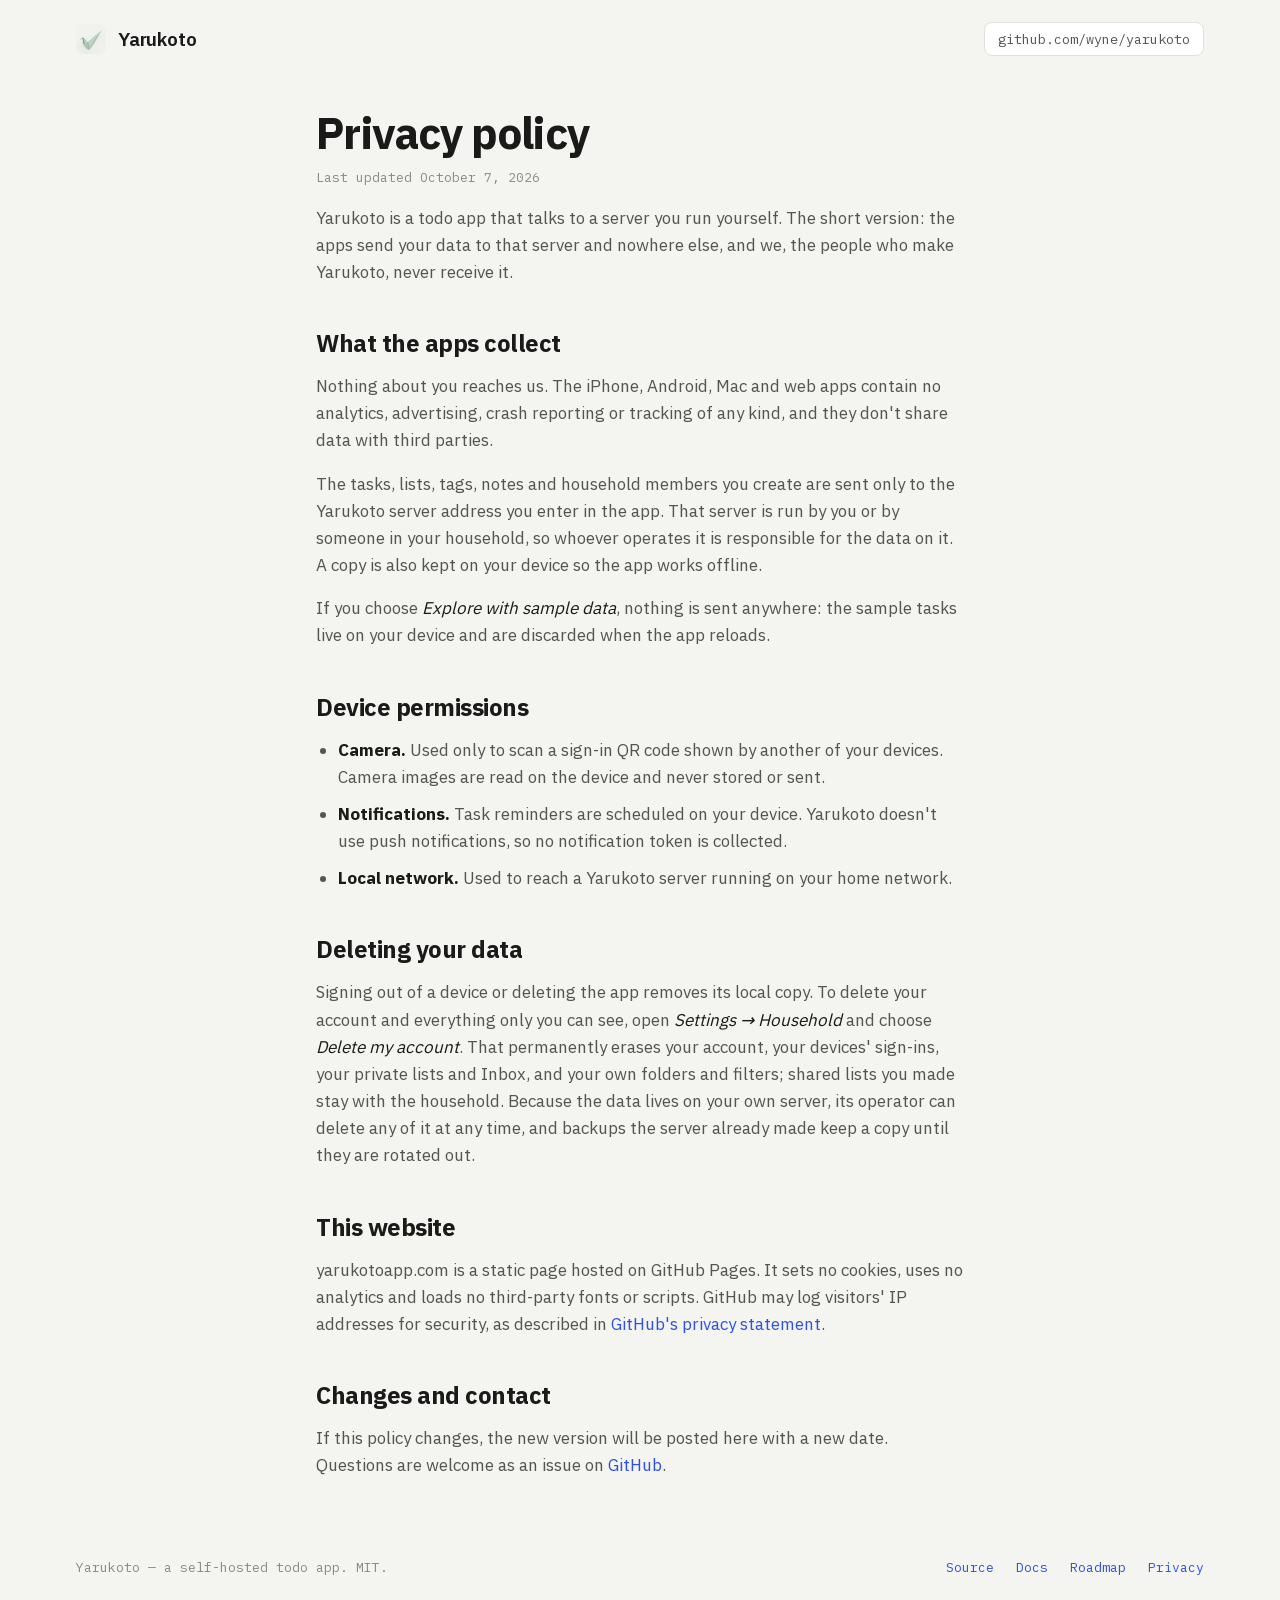
==== privacy.html @ 0f0dda5f "Add a privacy policy page The footer already linked /privacy.html, which didn't exist. The App Store" ====
<!DOCTYPE html>
<html lang="en">
<head>
<meta charset="utf-8" />
<meta name="viewport" content="width=device-width, initial-scale=1" />
<title>Privacy — Yarukoto</title>
<meta name="description" content="Yarukoto's privacy policy. The apps send your tasks only to the server you run, and collect nothing about you." />
<link rel="canonical" href="https://yarukotoapp.com/privacy.html" />
<link rel="icon" href="assets/favicon.png" />
<link rel="apple-touch-icon" href="assets/app-icon-180.png" />
<link rel="stylesheet" href="styles.css" />
</head>
<body>

<header class="site-header shell">
  <a class="brand" href="/">
    <img src="assets/app-icon-180.png" alt="" width="30" height="30" />
    <span>Yarukoto</span>
  </a>
  <nav class="site-nav">
    <a class="repo-pill" href="https://github.com/wyne/yarukoto">github.com/wyne/yarukoto</a>
  </nav>
</header>

<main class="shell legal">
  <h1>Privacy policy</h1>
  <p class="legal-updated">Last updated October 7, 2026</p>

  <p>Yarukoto is a todo app that talks to a server you run yourself. The short version: the apps send your data to that server and nowhere else, and we, the people who make Yarukoto, never receive it.</p>

  <h2>What the apps collect</h2>
  <p>Nothing about you reaches us. The iPhone, Android, Mac and web apps contain no analytics, advertising, crash reporting or tracking of any kind, and they don't share data with third parties.</p>
  <p>The tasks, lists, tags, notes and household members you create are sent only to the Yarukoto server address you enter in the app. That server is run by you or by someone in your household, so whoever operates it is responsible for the data on it. A copy is also kept on your device so the app works offline.</p>
  <p>If you choose <em>Explore with sample data</em>, nothing is sent anywhere: the sample tasks live on your device and are discarded when the app reloads.</p>

  <h2>Device permissions</h2>
  <ul>
    <li><strong>Camera.</strong> Used only to scan a sign-in QR code shown by another of your devices. Camera images are read on the device and never stored or sent.</li>
    <li><strong>Notifications.</strong> Task reminders are scheduled on your device. Yarukoto doesn't use push notifications, so no notification token is collected.</li>
    <li><strong>Local network.</strong> Used to reach a Yarukoto server running on your home network.</li>
  </ul>

  <h2>Deleting your data</h2>
  <p>Signing out of a device or deleting the app removes its local copy. To delete your account and everything only you can see, open <em>Settings → Household</em> and choose <em>Delete my account</em>. That permanently erases your account, your devices' sign-ins, your private lists and Inbox, and your own folders and filters; shared lists you made stay with the household. Because the data lives on your own server, its operator can delete any of it at any time, and backups the server already made keep a copy until they are rotated out.</p>

  <h2>This website</h2>
  <p>yarukotoapp.com is a static page hosted on GitHub Pages. It sets no cookies, uses no analytics and loads no third-party fonts or scripts. GitHub may log visitors' IP addresses for security, as described in <a href="https://docs.github.com/en/site-policy/privacy-policies/github-general-privacy-statement">GitHub's privacy statement</a>.</p>

  <h2>Changes and contact</h2>
  <p>If this policy changes, the new version will be posted here with a new date. Questions are welcome as an issue on <a href="https://github.com/wyne/yarukoto/issues">GitHub</a>.</p>
</main>

<footer class="site-footer shell">
  <span>Yarukoto — a self-hosted todo app. MIT.</span>
  <nav>
    <a href="https://github.com/wyne/yarukoto">Source</a>
    <a href="https://docs.yarukotoapp.com/">Docs</a>
    <a href="https://github.com/wyne/yarukoto/blob/main/ROADMAP.md">Roadmap</a>
    <a href="/privacy.html">Privacy</a>
  </nav>
</footer>

</body>
</html>
---- styles.css ----
/* IBM Plex — self-hosted (SIL OFL 1.1, see assets/fonts/IBM-Plex-OFL.txt).
   Subset to latin; no third-party font requests are made by this site. */
@font-face {
  font-family: 'IBM Plex Sans';
  font-style: normal; font-weight: 400; font-display: swap;
  src: url('assets/fonts/plex-sans-400.woff2') format('woff2');
}
@font-face {
  font-family: 'IBM Plex Sans';
  font-style: normal; font-weight: 600; font-display: swap;
  src: url('assets/fonts/plex-sans-600.woff2') format('woff2');
}
@font-face {
  font-family: 'IBM Plex Sans';
  font-style: normal; font-weight: 700; font-display: swap;
  src: url('assets/fonts/plex-sans-700.woff2') format('woff2');
}
@font-face {
  font-family: 'IBM Plex Mono';
  font-style: normal; font-weight: 400; font-display: swap;
  src: url('assets/fonts/plex-mono-400.woff2') format('woff2');
}

/* Yarukoto landing — design tokens */
:root {
  --ease-out: cubic-bezier(0.2, 0.7, 0.2, 1);
  --bg:        #F4F4F1;
  --band:      #E9E9E4;
  --card:      #FFFFFF;
  --card-alt:  #FBFBF9;
  --chip:      #EEEEE8;
  --ink:       #1A1A18;
  --muted:     #55554F;
  --faint:     #8A8A82;
  --line:      #E1E1DA;
  --line-soft: #EDEDE7;
  --line-hov:  #C6C6BE;
  --link:      #2E52E0;
  --link-hov:  #1A38A8;
  --green:     #1E7A3C;
  --red:       #C22B23;
  --sans: 'IBM Plex Sans', system-ui, -apple-system, sans-serif;
  --mono: 'IBM Plex Mono', ui-monospace, SFMono-Regular, Menlo, monospace;
  --shell: 1240px;
  --pad: 56px;
}

* { box-sizing: border-box; }

body {
  margin: 0;
  background: var(--bg);
  color: var(--ink);
  font-family: var(--sans);
  -webkit-font-smoothing: antialiased;
}

a { color: var(--link); text-decoration: none; }
a:hover { color: var(--link-hov); text-decoration: underline; }

img { max-width: 100%; }

code {
  font-family: var(--mono);
  font-size: 0.92em;
}
code.chip {
  background: var(--chip);
  border-radius: 5px;
  padding: 1px 5px;
}
code.chip-light {
  background: var(--card);
  border: 1px solid var(--line);
  border-radius: 5px;
  padding: 1px 5px;
}

.shell {
  max-width: var(--shell);
  margin: 0 auto;
  padding-left: var(--pad);
  padding-right: var(--pad);
}

/* ---------- header ---------- */
.site-header {
  display: flex;
  align-items: center;
  justify-content: space-between;
  gap: 24px;
  padding-top: 22px;
  padding-bottom: 22px;
}
.brand {
  display: flex;
  align-items: center;
  gap: 12px;
  color: var(--ink);
}
.brand:hover { text-decoration: none; color: var(--ink); }
.brand img {
  display: block;
  width: 30px;
  height: 30px;
  border-radius: 7px;
}
.brand span {
  font-size: 19px;
  font-weight: 600;
  letter-spacing: -0.01em;
}
.site-nav {
  display: flex;
  align-items: center;
  gap: 28px;
  font-size: 14.5px;
  color: var(--muted);
}
.site-nav a { color: var(--muted); }
.site-nav a:hover { color: var(--ink); }
.repo-pill {
  font-family: var(--mono);
  font-size: 13.5px;
  color: var(--ink);
  border: 1px solid var(--line);
  background: var(--card);
  border-radius: 8px;
  padding: 7px 13px;
  white-space: nowrap;
}
.repo-pill:hover {
  border-color: var(--line-hov);
  color: var(--ink);
  text-decoration: none;
}

/* ---------- shared type ---------- */
.eyebrow {
  font-family: var(--mono);
  font-size: 12.5px;
  letter-spacing: 0.08em;
  text-transform: uppercase;
  color: var(--faint);
  margin-bottom: 20px;
}
h1 {
  margin: 0;
  font-size: 54px;
  line-height: 1.04;
  letter-spacing: -0.028em;
  font-weight: 700;
  text-wrap: balance;
}
h2 {
  margin: 0;
  font-size: 34px;
  line-height: 1.12;
  letter-spacing: -0.02em;
  font-weight: 700;
  text-wrap: balance;
}
.lede {
  margin: 22px 0 0;
  font-size: 18px;
  line-height: 1.55;
  color: var(--muted);
  max-width: 38ch;
  text-wrap: pretty;
}
.body-copy {
  font-size: 16.5px;
  line-height: 1.6;
  color: var(--muted);
  text-wrap: pretty;
}

/* ---------- buttons ---------- */
.btn {
  display: inline-block;
  font-size: 15px;
  font-weight: 600;
  padding: 13px 22px;
  border-radius: 10px;
  border: 1px solid transparent;
}
.btn:hover { text-decoration: none; }
.btn-primary { background: var(--ink); color: #FFFFFF; }
.btn-primary:hover { background: #000000; color: #FFFFFF; }
.btn-secondary {
  background: var(--card);
  color: var(--ink);
  border-color: var(--line);
}
.btn-secondary:hover { border-color: var(--line-hov); color: var(--ink); }

/* ---------- hero ---------- */
.hero { padding-top: 56px; }
.hero-grid {
  display: grid;
  grid-template-columns: minmax(380px, 460px) 1fr;
  gap: 64px;
  align-items: start;
}
/* Let one-column grids shrink below their content on small phones. */
.hero-grid > *,
.split > *,
.ha-grid > *,
.install-head > *,
.install-panel > * { min-width: 0; }
.hero-copy { padding-top: 16px; }
.hero-actions {
  display: flex;
  flex-wrap: wrap;
  gap: 12px;
  margin-top: 32px;
}
.assurance {
  display: flex;
  align-items: center;
  gap: 9px;
  margin-top: 20px;
  font-family: var(--mono);
  font-size: 13px;
  color: var(--green);
}
.assurance svg { flex: none; }
.hero-facts {
  margin-top: 36px;
  padding-top: 24px;
  border-top: 1px solid var(--line);
  display: grid;
  grid-template-columns: 1fr 1fr;
  gap: 20px 28px;
  font-size: 14px;
  color: var(--muted);
}
.hero-facts dt {
  font-weight: 600;
  color: var(--ink);
  margin-bottom: 3px;
}
.hero-facts dd { margin: 0; }

/* ---------- device composition ---------- */
.hero-shots {
  display: flex;
  align-items: flex-end;
  position: relative;
  padding-bottom: 8px;
}
.browser {
  flex: 1;
  min-width: 0;
  border: 1px solid var(--line);
  border-radius: 14px;
  overflow: hidden;
  background: var(--card);
  box-shadow: 0 24px 60px -28px rgba(26, 26, 24, 0.28);
}
.browser-bar {
  display: flex;
  align-items: center;
  gap: 7px;
  padding: 11px 14px;
  background: var(--card-alt);
  border-bottom: 1px solid var(--line-soft);
}
.browser-bar i {
  width: 9px;
  height: 9px;
  border-radius: 50%;
  background: #DDDDD5;
}
.browser-bar .url {
  margin-left: 10px;
  font-family: var(--mono);
  font-size: 11.5px;
  color: var(--faint);
}
.browser img { display: block; width: 100%; height: auto; }
/* Phones are real device frames with transparent edges, shown flat:
   the frames are drawn straight on, so tilting them looks wrong. */
.device {
  flex: none;
  filter: drop-shadow(0 28px 24px rgba(26, 26, 24, 0.2)) drop-shadow(0 6px 8px rgba(26, 26, 24, 0.1));
}
.device img { display: block; width: 100%; height: auto; }
.hero-shots .device {
  width: 240px;
  margin-left: -96px;
  margin-bottom: -46px;
}

/* ---------- sections ---------- */
.section { padding-top: 120px; }
.section-tight { padding-top: 104px; }

.split {
  display: grid;
  gap: 64px;
  align-items: center;
}
.split-shot-left { grid-template-columns: 1fr minmax(360px, 440px); }
.split-top { align-items: start; }

.framed {
  border: 1px solid var(--line);
  border-radius: 14px;
  overflow: hidden;
  background: var(--card);
}
.framed img { display: block; width: 100%; height: auto; }
.framed-shadow { box-shadow: 0 24px 60px -32px rgba(26, 26, 24, 0.3); }

.syntax-sample {
  font-family: var(--mono);
  font-size: 15px;
  background: var(--card);
  border: 1px solid var(--line);
  border-radius: 10px;
  padding: 14px 16px;
  margin: 24px 0 20px;
  color: var(--ink);
  overflow-x: auto;
}
.tok-date { color: var(--link); }
.tok-meta { color: var(--muted); }
.tok-prio { color: var(--red); }

.plain-list {
  margin: 22px 0 0;
  padding: 0;
  list-style: none;
  display: flex;
  flex-direction: column;
  gap: 10px;
  font-size: 15.5px;
  color: var(--muted);
}

/* ---------- views showcase ---------- */
.section-intro {
  margin: 14px 0 40px;
  font-size: 16.5px;
  line-height: 1.6;
  color: var(--muted);
  max-width: 62ch;
  text-wrap: pretty;
}
.showcase {
  display: grid;
  grid-template-columns: minmax(280px, 340px) 1fr;
  gap: 40px;
  align-items: start;
}
.showcase-tabs { display: flex; flex-direction: column; gap: 6px; }
.showcase-tab {
  position: relative;
  overflow: hidden;
  display: block;
  width: 100%;
  text-align: left;
  font: inherit;
  color: inherit;
  background: transparent;
  border: 1px solid transparent;
  border-radius: 12px;
  padding: 16px 18px 18px;
  cursor: pointer;
}
.showcase-tab:hover { background: var(--card-alt); }
.showcase-tab:focus-visible { outline: 2px solid var(--link); outline-offset: 2px; }
.showcase-tab b {
  display: block;
  font-size: 17px;
  font-weight: 600;
  color: var(--faint);
  transition: color 0.2s;
}
.showcase-tab span {
  display: block;
  margin-top: 4px;
  font-size: 15px;
  line-height: 1.5;
  color: var(--faint);
  transition: color 0.2s;
}
.showcase-tab[aria-selected="true"] {
  background: var(--card);
  border-color: var(--line);
  box-shadow: 0 12px 30px -22px rgba(26, 26, 24, 0.35);
}
.showcase-tab[aria-selected="true"] b { color: var(--ink); }
.showcase-tab[aria-selected="true"] span { color: var(--muted); }
.showcase-progress {
  position: absolute;
  left: 0;
  bottom: 0;
  height: 2px;
  width: 0;
  background: var(--link);
}
.is-rotating .showcase-tab[aria-selected="true"] .showcase-progress {
  animation: showcase-fill 6s linear;
}
@keyframes showcase-fill { from { width: 0; } to { width: 100%; } }
.showcase-stage { box-shadow: 0 30px 70px -34px rgba(26, 26, 24, 0.35); }
.showcase-panels {
  position: relative;
  aspect-ratio: 16 / 10;
  background: var(--bg);
}
.showcase-panels img {
  position: absolute;
  inset: 0;
  width: 100%;
  height: 100%;
  object-fit: cover;
  object-position: top left;
  opacity: 0;
  transition: opacity 0.35s ease;
}
.showcase-panels img.is-active { opacity: 1; }
.showcase-caption { display: none; }

/* ---------- install band ---------- */
.band {
  margin-top: 120px;
  background: var(--band);
  border-top: 1px solid var(--line);
  border-bottom: 1px solid var(--line);
}
.terminal {
  background: var(--ink);
  border-radius: 14px;
  padding: 26px 28px;
  font-family: var(--mono);
  font-size: 14px;
  line-height: 2;
  color: var(--card-alt);
  overflow-x: auto;
  margin: 0;
  white-space: pre;
}
.terminal-dense { font-size: 13.5px; line-height: 1.85; }
.terminal .c { color: var(--faint); }

.install { padding-top: 88px; padding-bottom: 88px; }
.install-head {
  display: grid;
  grid-template-columns: minmax(300px, 1fr) minmax(300px, 1.1fr);
  gap: 24px 64px;
  align-items: end;
}
.install-head .body-copy { margin: 0; }
.install-tabs {
  display: flex;
  flex-wrap: wrap;
  gap: 4px;
  margin: 36px 0 24px;
  padding: 4px;
  width: fit-content;
  max-width: 100%;
  background: var(--chip);
  border: 1px solid var(--line);
  border-radius: 12px;
}
.install-tabs button {
  font: inherit;
  font-size: 14.5px;
  font-weight: 600;
  color: var(--muted);
  background: transparent;
  border: 0;
  border-radius: 9px;
  padding: 9px 16px;
  cursor: pointer;
  white-space: nowrap;
}
.install-tabs button:hover { color: var(--ink); }
.install-tabs button:focus-visible { outline: 2px solid var(--link); outline-offset: 1px; }
.install-tabs button[aria-selected="true"] {
  background: var(--card);
  color: var(--ink);
  box-shadow: 0 1px 2px rgba(26, 26, 24, 0.12);
}
.install-tabs em {
  font-style: normal;
  font-family: var(--mono);
  font-size: 11px;
  font-weight: 400;
  letter-spacing: 0.04em;
  text-transform: uppercase;
  color: var(--green);
  margin-left: 6px;
}
.install-panel {
  display: grid;
  grid-template-columns: minmax(300px, 400px) 1fr;
  gap: 40px;
  align-items: start;
}
.install-panel[hidden] { display: none; }
.install-steps .steps { margin-top: 0; }
.install-code { display: flex; flex-direction: column; gap: 16px; min-width: 0; }
.install-note {
  margin: 16px 0 0;
  font-size: 14px;
  line-height: 1.55;
  color: var(--muted);
}
.codeblock {
  border-radius: 14px;
  overflow: hidden;
  background: var(--ink);
}
.codeblock-bar {
  display: flex;
  align-items: center;
  justify-content: space-between;
  padding: 8px 10px 8px 20px;
  border-bottom: 1px solid #2E2E2B;
  font-family: var(--mono);
  font-size: 12px;
  color: var(--faint);
}
.codeblock .terminal { border-radius: 0; padding: 18px 20px 20px; }
.copy {
  font: inherit;
  font-size: 12px;
  color: var(--card-alt);
  background: #2E2E2B;
  border: 0;
  border-radius: 6px;
  padding: 4px 10px;
  cursor: pointer;
}
.copy:hover { background: #3A3A36; }

.after-install {
  margin-top: 56px;
  padding-top: 40px;
  border-top: 1px solid var(--line);
}
.after-install h3 {
  margin: 0 0 20px;
  font-family: var(--mono);
  font-size: 12.5px;
  font-weight: 400;
  letter-spacing: 0.08em;
  text-transform: uppercase;
  color: var(--faint);
}
.after-grid {
  display: grid;
  grid-template-columns: repeat(4, 1fr);
  gap: 20px;
}
.after-grid > div {
  background: var(--card);
  border: 1px solid var(--line);
  border-radius: 14px;
  padding: 20px 20px 22px;
}
.after-grid h4 { margin: 14px 0 6px; font-size: 16px; }
.after-grid p { margin: 0; font-size: 14.5px; line-height: 1.55; color: var(--muted); }
.install-more { margin-top: 24px; }

/* ---------- comparison table ---------- */
.compare {
  margin-top: 36px;
  border: 1px solid var(--line);
  border-radius: 14px;
  background: var(--card);
  overflow: hidden;
  width: 100%;
  border-collapse: collapse;
  text-align: left;
}
.compare thead th {
  font-family: var(--mono);
  font-weight: 400;
  font-size: 12px;
  letter-spacing: 0.07em;
  text-transform: uppercase;
  color: var(--faint);
  background: var(--card-alt);
  border-bottom: 1px solid var(--line);
  padding: 14px 24px;
}
.compare thead th.us { color: var(--ink); }
.compare tbody th {
  font-size: 15.5px;
  font-weight: 600;
  padding: 16px 24px;
  width: 34%;
}
.compare tbody td { font-size: 15.5px; padding: 16px 24px; width: 33%; }
.compare tbody td.us { color: var(--ink); }
.compare tbody td.them { color: var(--muted); }
.compare tbody tr:not(:last-child) th,
.compare tbody tr:not(:last-child) td {
  border-bottom: 1px solid var(--line-soft);
}

/* ---------- closing cta ---------- */
.cta {
  background: var(--card);
  border: 1px solid var(--line);
  border-radius: 16px;
  padding: 52px 56px;
  display: flex;
  align-items: center;
  justify-content: space-between;
  gap: 48px;
  flex-wrap: wrap;
}
.cta h2 { font-size: 28px; line-height: 1.15; }
.cta p {
  margin: 10px 0 0;
  font-size: 16px;
  color: var(--muted);
  max-width: 52ch;
}
.cta-actions { display: flex; gap: 12px; flex-wrap: wrap; }

/* ---------- section heads ---------- */
.section-head { max-width: 760px; }
.section-head .section-intro { margin-bottom: 44px; }
.section-head.center { margin: 0 auto; text-align: center; }
.section-head.center .section-intro { margin-left: auto; margin-right: auto; }

kbd {
  font-family: var(--mono);
  font-size: 0.86em;
  background: var(--chip);
  border: 1px solid var(--line);
  border-radius: 5px;
  padding: 0 5px;
  white-space: nowrap;
}

.ticks {
  margin: 22px 0 0;
  padding: 0;
  list-style: none;
  display: flex;
  flex-direction: column;
  gap: 12px;
  font-size: 15.5px;
  line-height: 1.55;
  color: var(--muted);
}
.ticks code { white-space: nowrap; }
.ticks li {
  position: relative;
  padding-left: 26px;
  text-wrap: pretty;
}
.ticks li::before {
  content: '';
  position: absolute;
  left: 2px;
  top: 0.45em;
  width: 11px;
  height: 6px;
  border-left: 2px solid var(--green);
  border-bottom: 2px solid var(--green);
  transform: rotate(-45deg);
}
.ticks b { color: var(--ink); font-weight: 600; }

/* ---------- native platforms ---------- */
.platforms {
  display: grid;
  grid-template-columns: repeat(3, 1fr);
  gap: 24px;
}
.platform {
  background: var(--card);
  border: 1px solid var(--line);
  border-radius: 16px;
  overflow: hidden;
  display: flex;
  flex-direction: column;
}
.platform-visual {
  height: 300px;
  background: var(--band);
  border-bottom: 1px solid var(--line);
  display: flex;
  align-items: center;
  justify-content: center;
  overflow: hidden;
  position: relative;
}
.platform-body { padding: 26px 26px 30px; }
.platform h3 {
  margin: 0;
  font-size: 21px;
  letter-spacing: -0.01em;
}
.platform .ticks { margin-top: 14px; font-size: 15px; gap: 10px; }

.visual-phone { align-items: flex-start; padding-top: 34px; }
.visual-phone .device { width: 210px; }

/* mac window */
.visual-mac { align-items: flex-start; justify-content: flex-start; }
.mac-window {
  display: block;
  width: 560px;
  max-width: none;
  height: auto;
  margin: 30px 0 0 26px;
  border-radius: 10px;
  box-shadow: 0 0 0 1px rgba(26, 26, 24, 0.1), 0 26px 50px -20px rgba(26, 26, 24, 0.45);
  flex: none;
}

/* ---------- household ---------- */
.split-shot-right { grid-template-columns: minmax(340px, 460px) 1fr; }
.household-shots {
  display: grid;
  grid-template-columns: 0.62fr 1fr;
  gap: 20px;
  align-items: start;
}
.household-shots figure { margin: 0; box-shadow: 0 24px 60px -32px rgba(26, 26, 24, 0.3); }
.household-sidebar { aspect-ratio: 600 / 1250; }
.household-sidebar img { height: 100%; object-fit: cover; object-position: top; }
.household-people { margin-top: 48px !important; }

/* ---------- QR flow ---------- */
.qr-flow {
  display: grid;
  grid-template-columns: 1fr 1fr;
  gap: 32px;
  max-width: 980px;
  margin: 0 auto;
}
.qr-step { margin: 0; }
.qr-step .framed {
  aspect-ratio: 1 / 1;
  display: flex;
  align-items: center;
  justify-content: center;
  background: var(--card);
}
.qr-step .framed img { width: 100%; height: 100%; object-fit: contain; }
.qr-step figcaption {
  display: flex;
  gap: 14px;
  margin-top: 18px;
  font-size: 15.5px;
  line-height: 1.55;
  color: var(--muted);
}
.qr-step figcaption b { color: var(--ink); font-weight: 600; }
.step {
  flex: none;
  width: 26px;
  height: 26px;
  border-radius: 50%;
  background: var(--ink);
  color: #FFFFFF;
  font-family: var(--mono);
  font-size: 13px;
  display: flex;
  align-items: center;
  justify-content: center;
  margin-top: 1px;
}

/* ---------- Home Assistant ---------- */
.band-ha { margin-top: 120px; }
.ha-grid {
  padding-top: 88px;
  padding-bottom: 96px;
  display: grid;
  grid-template-columns: minmax(320px, 400px) 1fr;
  gap: 56px;
  align-items: start;
}
.ha-copy .body-copy { margin: 18px 0 0; }
.steps {
  margin: 28px 0 0;
  padding: 22px 24px 22px 44px;
  background: var(--card);
  border: 1px solid var(--line);
  border-radius: 12px;
  display: flex;
  flex-direction: column;
  gap: 10px;
  font-size: 14.5px;
  line-height: 1.5;
  color: var(--muted);
}
.steps li::marker { font-family: var(--mono); color: var(--faint); }
.steps b { color: var(--ink); }
.ha-shots { position: relative; padding-bottom: 120px; }
.ha-shots .browser-small {
  position: absolute;
  right: 0;
  bottom: 0;
  width: 50%;
}
.ha-shots .browser:first-child { margin-right: 64px; }

/* ---------- AI ---------- */
.ai-split { grid-template-columns: minmax(340px, 460px) 1fr; }
.ai-split .body-copy { margin: 18px 0 0; }

.sr-only {
  position: absolute;
  width: 1px;
  height: 1px;
  overflow: hidden;
  clip: rect(0 0 0 0);
}

/* ---------- footer ---------- */
.site-footer {
  padding-top: 56px;
  padding-bottom: 56px;
  display: flex;
  align-items: center;
  justify-content: space-between;
  gap: 24px;
  font-family: var(--mono);
  font-size: 13px;
  color: var(--faint);
}
.site-footer nav { display: flex; gap: 22px; flex-wrap: wrap; }

/* ---------- responsive ---------- */
@media (max-width: 1080px) {
  :root { --pad: 40px; }
  .hero-grid,
  .split-shot-left,
  .split-shot-right,
  .ai-split,
  .ha-grid,
  .install-head,
  .install-panel {
    grid-template-columns: 1fr;
    gap: 48px;
  }
  .hero-copy { padding-top: 0; }
  .lede { max-width: none; }
  h1 { font-size: 46px; }
  .hero-shots { padding-bottom: 40px; }
  .hero-shots .device { margin-bottom: -24px; }
  .split-shot-left .framed { order: 2; }
  .platforms { grid-template-columns: 1fr; max-width: 560px; }
  .after-grid { grid-template-columns: 1fr 1fr; }
  .showcase { grid-template-columns: 1fr; gap: 24px; }
  .showcase-tabs { display: grid; grid-template-columns: 1fr 1fr; }
  .ha-shots .browser-small { right: 0; }
}

@media (max-width: 760px) {
  :root { --pad: 22px; }
  h1 { font-size: 36px; }
  h2 { font-size: 27px; }
  .section { padding-top: 80px; }
  .section-tight { padding-top: 72px; }
  .band { margin-top: 80px; }
  .install { padding-top: 56px; padding-bottom: 56px; }
  .install-tabs { width: 100%; }
  .install-tabs button { flex: 1 1 auto; padding: 8px 10px; font-size: 13.5px; }
  .install-tabs em { display: none; }
  .site-nav { gap: 18px; font-size: 13.5px; }
  .site-nav a:not(.repo-pill) { display: none; }
  .hero-facts { grid-template-columns: 1fr; gap: 16px; }
  .hero-shots .device { width: 156px; margin-left: -60px; }
  .cta { padding: 32px 26px; gap: 28px; }
  .terminal { padding: 20px 18px; font-size: 12.5px; }
  .site-footer { flex-direction: column; align-items: flex-start; gap: 14px; }
  .compare { display: block; overflow-x: auto; }
  .qr-flow { grid-template-columns: 1fr; }
  .br-wide { display: none; }
  .after-grid { grid-template-columns: 1fr; }
  .showcase-tabs { gap: 8px; }
  .showcase-tab { padding: 11px 14px 12px; border-color: var(--line); }
  .showcase-tab b { font-size: 15px; }
  .showcase-tab span { display: none; }
  .showcase-caption {
    display: block;
    margin: -8px 0 0;
    font-size: 15px;
    line-height: 1.5;
    color: var(--muted);
  }
  .household-shots { grid-template-columns: 1fr 1.4fr; gap: 12px; }
  .household-people { margin-top: 24px !important; }
  .band-ha { margin-top: 80px; }
  .ha-grid { padding-top: 56px; padding-bottom: 64px; }
  .ha-shots { padding-bottom: 72px; }
  .ha-shots .browser-small { width: 62%; }
}

/* ---------- motion ----------
   Everything here is opacity and transform, runs once, and is skipped
   entirely under reduced motion. Reveals only hide content once the
   script has marked the page (.motion), so nothing is lost without it. */
@media (prefers-reduced-motion: no-preference) {
  html { scroll-behavior: smooth; }

  @keyframes rise {
    from { opacity: 0; transform: translateY(16px); }
    to { opacity: 1; transform: none; }
  }
  @keyframes rise-phone {
    from { opacity: 0; transform: translateY(32px) rotate(2.5deg); }
    to { opacity: 1; transform: none; }
  }
  @keyframes panel-in {
    from { opacity: 0; transform: translateY(6px); }
    to { opacity: 1; transform: none; }
  }

  /* The hero arrives in order: words, then the browser, then the phone. */
  .hero-copy > * { animation: rise 0.8s var(--ease-out) both; }
  .hero-copy > :nth-child(2) { animation-delay: 70ms; }
  .hero-copy > :nth-child(3) { animation-delay: 140ms; }
  .hero-copy > :nth-child(4) { animation-delay: 210ms; }
  .hero-copy > :nth-child(5) { animation-delay: 260ms; }
  .hero-copy > :nth-child(6) { animation-delay: 320ms; }
  .hero-shots .browser { animation: rise 0.9s var(--ease-out) 0.2s both; }
  .hero-shots .device { animation: rise-phone 1.1s var(--ease-out) 0.42s both; }

  /* Sections ease up as they scroll in; siblings follow each other. */
  .motion [data-reveal] {
    opacity: 0;
    transform: translateY(18px);
    transition: opacity 0.75s var(--ease-out), transform 0.75s var(--ease-out);
    transition-delay: var(--reveal-delay, 0ms);
  }
  .motion [data-reveal].is-in { opacity: 1; transform: none; }
  .motion-init [data-reveal] { transition: none; }

  /* Tabs: the chosen panel settles in rather than snapping. */
  .install-tabs button { transition: background-color 0.2s, color 0.2s, box-shadow 0.2s; }
  .install-panel:not([hidden]) { animation: panel-in 0.4s var(--ease-out) both; }
  .showcase-panels { overflow: hidden; }
  .showcase-panels img {
    transform: scale(1.015);
    transition: opacity 0.45s ease, transform 1.2s var(--ease-out);
  }
  .showcase-panels img.is-active { transform: none; }

  .copy { transition: background-color 0.2s, color 0.2s; }
  .site-nav a, .btn { transition: color 0.2s, background-color 0.2s, border-color 0.2s, transform 0.2s var(--ease-out); }
}

/* Hover lifts, only where there is a real pointer to hover with. */
@media (prefers-reduced-motion: no-preference) and (hover: hover) and (pointer: fine) {
  .platform, .after-grid > div {
    transition: transform 0.35s var(--ease-out), box-shadow 0.35s var(--ease-out), border-color 0.35s;
  }
  .platform:hover, .after-grid > div:hover {
    transform: translateY(-4px);
    border-color: var(--line-hov);
    box-shadow: 0 24px 48px -30px rgba(26, 26, 24, 0.35);
  }
  .btn:hover { transform: translateY(-1px); }
}

.copy.is-copied, .copy.is-copied:hover { background: #2F6B4F; color: #FFFFFF; }

/* ---------- legal pages ---------- */
.legal { max-width: 760px; padding-top: 32px; padding-bottom: 24px; }
.legal h1 { font-size: 44px; }
.legal h2 { font-size: 24px; margin-top: 44px; }
.legal p, .legal li { font-size: 17px; line-height: 1.6; color: var(--muted); }
.legal p { margin: 16px 0 0; }
.legal ul { margin: 16px 0 0; padding-left: 22px; }
.legal li + li { margin-top: 10px; }
.legal strong, .legal em { color: var(--ink); }
.legal .legal-updated { margin-top: 12px; font-family: var(--mono); font-size: 13px; color: var(--faint); }
@media (max-width: 640px) {
  .legal h1 { font-size: 34px; }
}
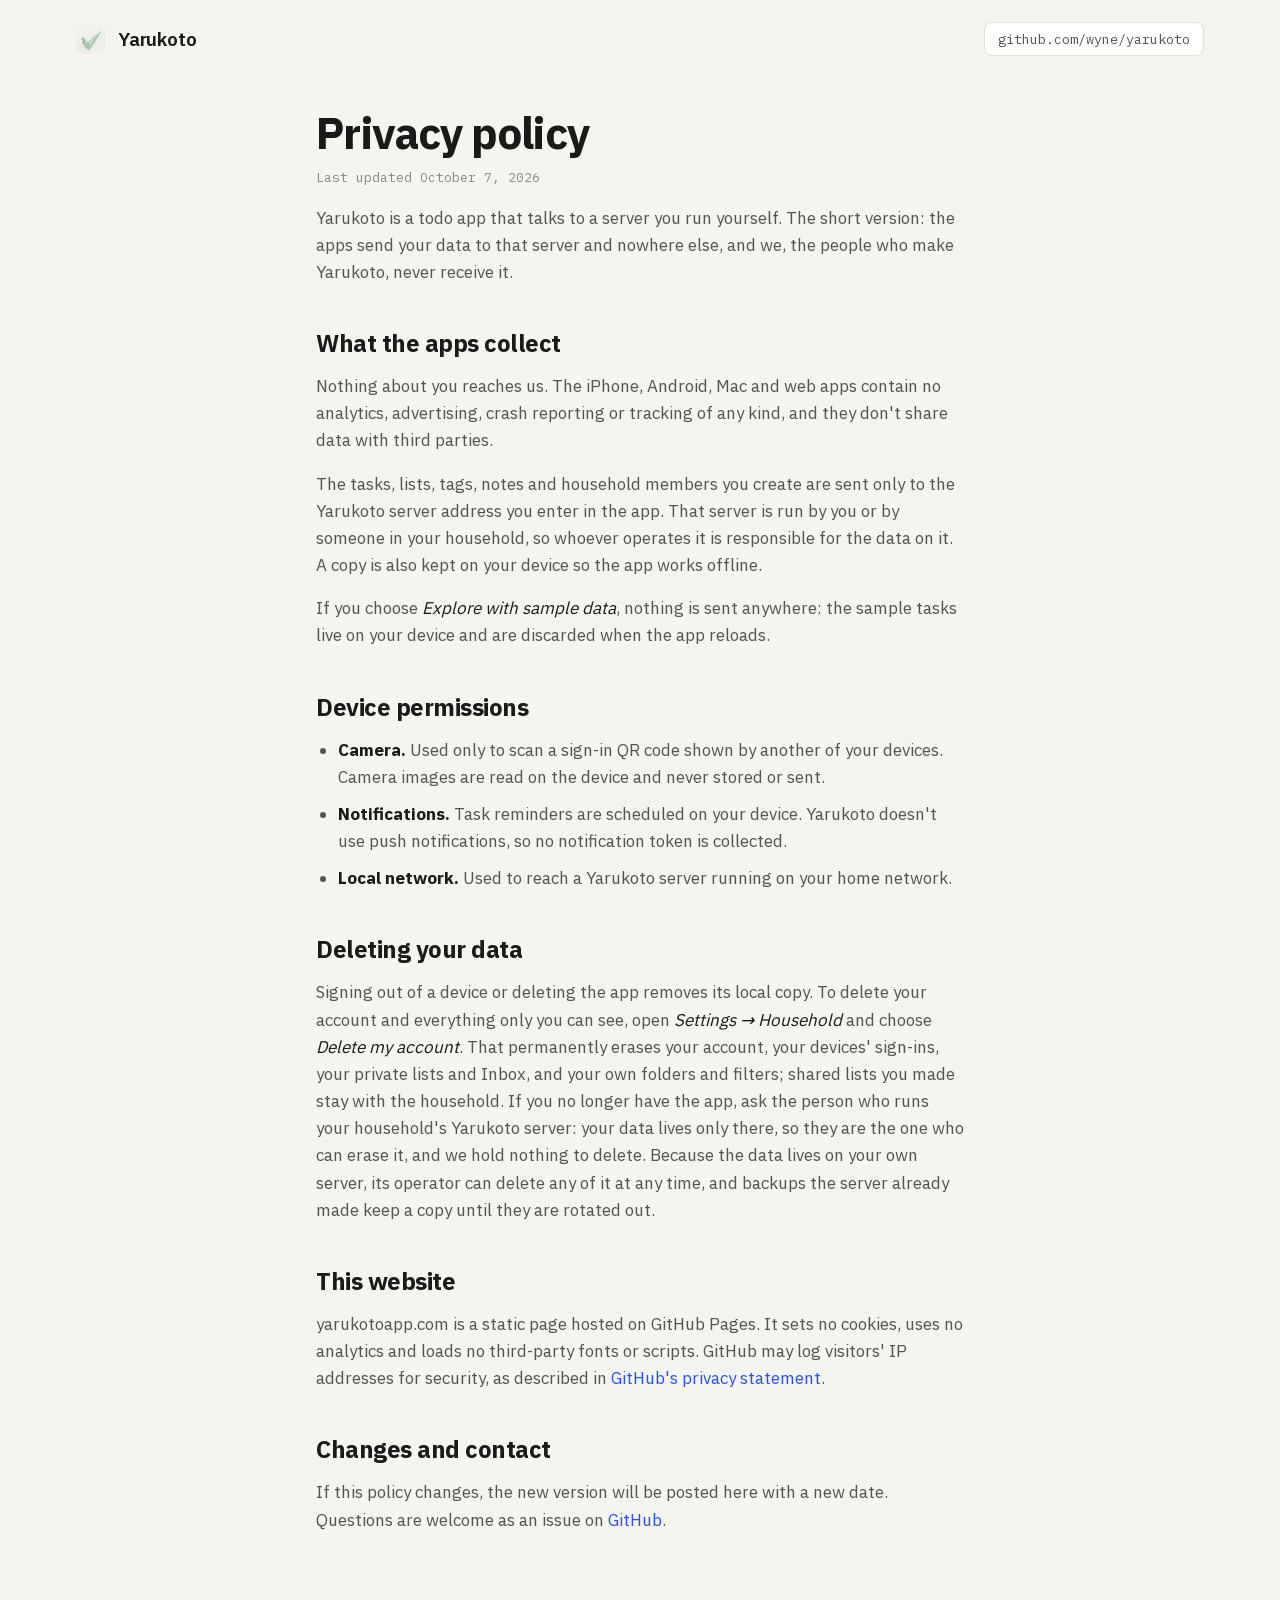
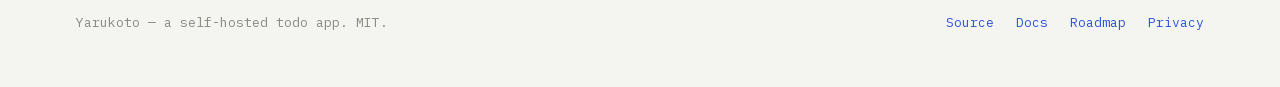
==== commit 76253334: "Give the account deletion section a stable link Google Play's data safety form asks for a URL where " ====
--- a/privacy.html
+++ b/privacy.html
@@ -40,8 +40,8 @@
     <li><strong>Local network.</strong> Used to reach a Yarukoto server running on your home network.</li>
   </ul>
 
-  <h2>Deleting your data</h2>
-  <p>Signing out of a device or deleting the app removes its local copy. To delete your account and everything only you can see, open <em>Settings → Household</em> and choose <em>Delete my account</em>. That permanently erases your account, your devices' sign-ins, your private lists and Inbox, and your own folders and filters; shared lists you made stay with the household. Because the data lives on your own server, its operator can delete any of it at any time, and backups the server already made keep a copy until they are rotated out.</p>
+  <h2 id="delete-account">Deleting your data</h2>
+  <p>Signing out of a device or deleting the app removes its local copy. To delete your account and everything only you can see, open <em>Settings → Household</em> and choose <em>Delete my account</em>. That permanently erases your account, your devices' sign-ins, your private lists and Inbox, and your own folders and filters; shared lists you made stay with the household. If you no longer have the app, ask the person who runs your household's Yarukoto server: your data lives only there, so they are the one who can erase it, and we hold nothing to delete. Because the data lives on your own server, its operator can delete any of it at any time, and backups the server already made keep a copy until they are rotated out.</p>
 
   <h2>This website</h2>
   <p>yarukotoapp.com is a static page hosted on GitHub Pages. It sets no cookies, uses no analytics and loads no third-party fonts or scripts. GitHub may log visitors' IP addresses for security, as described in <a href="https://docs.github.com/en/site-policy/privacy-policies/github-general-privacy-statement">GitHub's privacy statement</a>.</p>
--- a/styles.css
+++ b/styles.css
@@ -696,6 +696,49 @@
   position: relative;
 }
 .platform-body { padding: 26px 26px 30px; }
+.downloads {
+  margin-top: 24px;
+  padding: 26px;
+  background: var(--card);
+  border: 1px solid var(--line);
+  border-radius: 16px;
+  display: flex;
+  flex-wrap: wrap;
+  align-items: center;
+  justify-content: space-between;
+  gap: 20px 40px;
+}
+.downloads-copy { flex: 1 1 360px; min-width: 0; }
+.downloads h3 { margin: 0; font-size: 21px; letter-spacing: -0.01em; }
+.downloads p { margin: 8px 0 0; color: var(--muted); line-height: 1.55; text-wrap: pretty; }
+.downloads-actions { display: flex; flex-wrap: wrap; gap: 16px; }
+.dl { display: flex; flex-direction: column; align-items: center; gap: 8px; }
+.dl-badge {
+  display: flex;
+  align-items: center;
+  gap: 12px;
+  min-width: 196px;
+  padding: 11px 22px 11px 18px;
+  border-radius: 12px;
+  border: 1px solid var(--line);
+  background: var(--card);
+  color: var(--ink);
+}
+.dl-badge:hover { text-decoration: none; color: var(--ink); border-color: var(--line-hov); }
+.dl-badge.is-primary { background: var(--ink); border-color: var(--ink); color: #FFFFFF; }
+.dl-badge.is-primary:hover { background: #000000; color: #FFFFFF; }
+.dl-logo { width: 26px; height: 26px; flex: none; }
+.dl-text { display: flex; flex-direction: column; line-height: 1.15; }
+.dl-small { font-size: 12px; opacity: 0.75; }
+.dl-os { font-size: 19px; font-weight: 700; letter-spacing: -0.01em; }
+.dl-meta { font-family: var(--mono); font-size: 11.5px; color: var(--muted); }
+.downloads .dl-note {
+  flex: 1 1 100%;
+  margin: 0;
+  padding-top: 16px;
+  border-top: 1px solid var(--line-soft);
+  font-size: 13.5px;
+}
 .platform h3 {
   margin: 0;
   font-size: 21px;
@@ -854,6 +897,7 @@
   .hero-shots .device { margin-bottom: -24px; }
   .split-shot-left .framed { order: 2; }
   .platforms { grid-template-columns: 1fr; max-width: 560px; }
+  .downloads { max-width: 560px; }
   .after-grid { grid-template-columns: 1fr 1fr; }
   .showcase { grid-template-columns: 1fr; gap: 24px; }
   .showcase-tabs { display: grid; grid-template-columns: 1fr 1fr; }
@@ -952,7 +996,7 @@
   .showcase-panels img.is-active { transform: none; }
 
   .copy { transition: background-color 0.2s, color 0.2s; }
-  .site-nav a, .btn { transition: color 0.2s, background-color 0.2s, border-color 0.2s, transform 0.2s var(--ease-out); }
+  .site-nav a, .btn, .dl-badge { transition: color 0.2s, background-color 0.2s, border-color 0.2s, transform 0.2s var(--ease-out); }
 }
 
 /* Hover lifts, only where there is a real pointer to hover with. */
@@ -965,7 +1009,7 @@
     border-color: var(--line-hov);
     box-shadow: 0 24px 48px -30px rgba(26, 26, 24, 0.35);
   }
-  .btn:hover { transform: translateY(-1px); }
+  .btn:hover, .dl-badge:hover { transform: translateY(-1px); }
 }
 
 .copy.is-copied, .copy.is-copied:hover { background: #2F6B4F; color: #FFFFFF; }
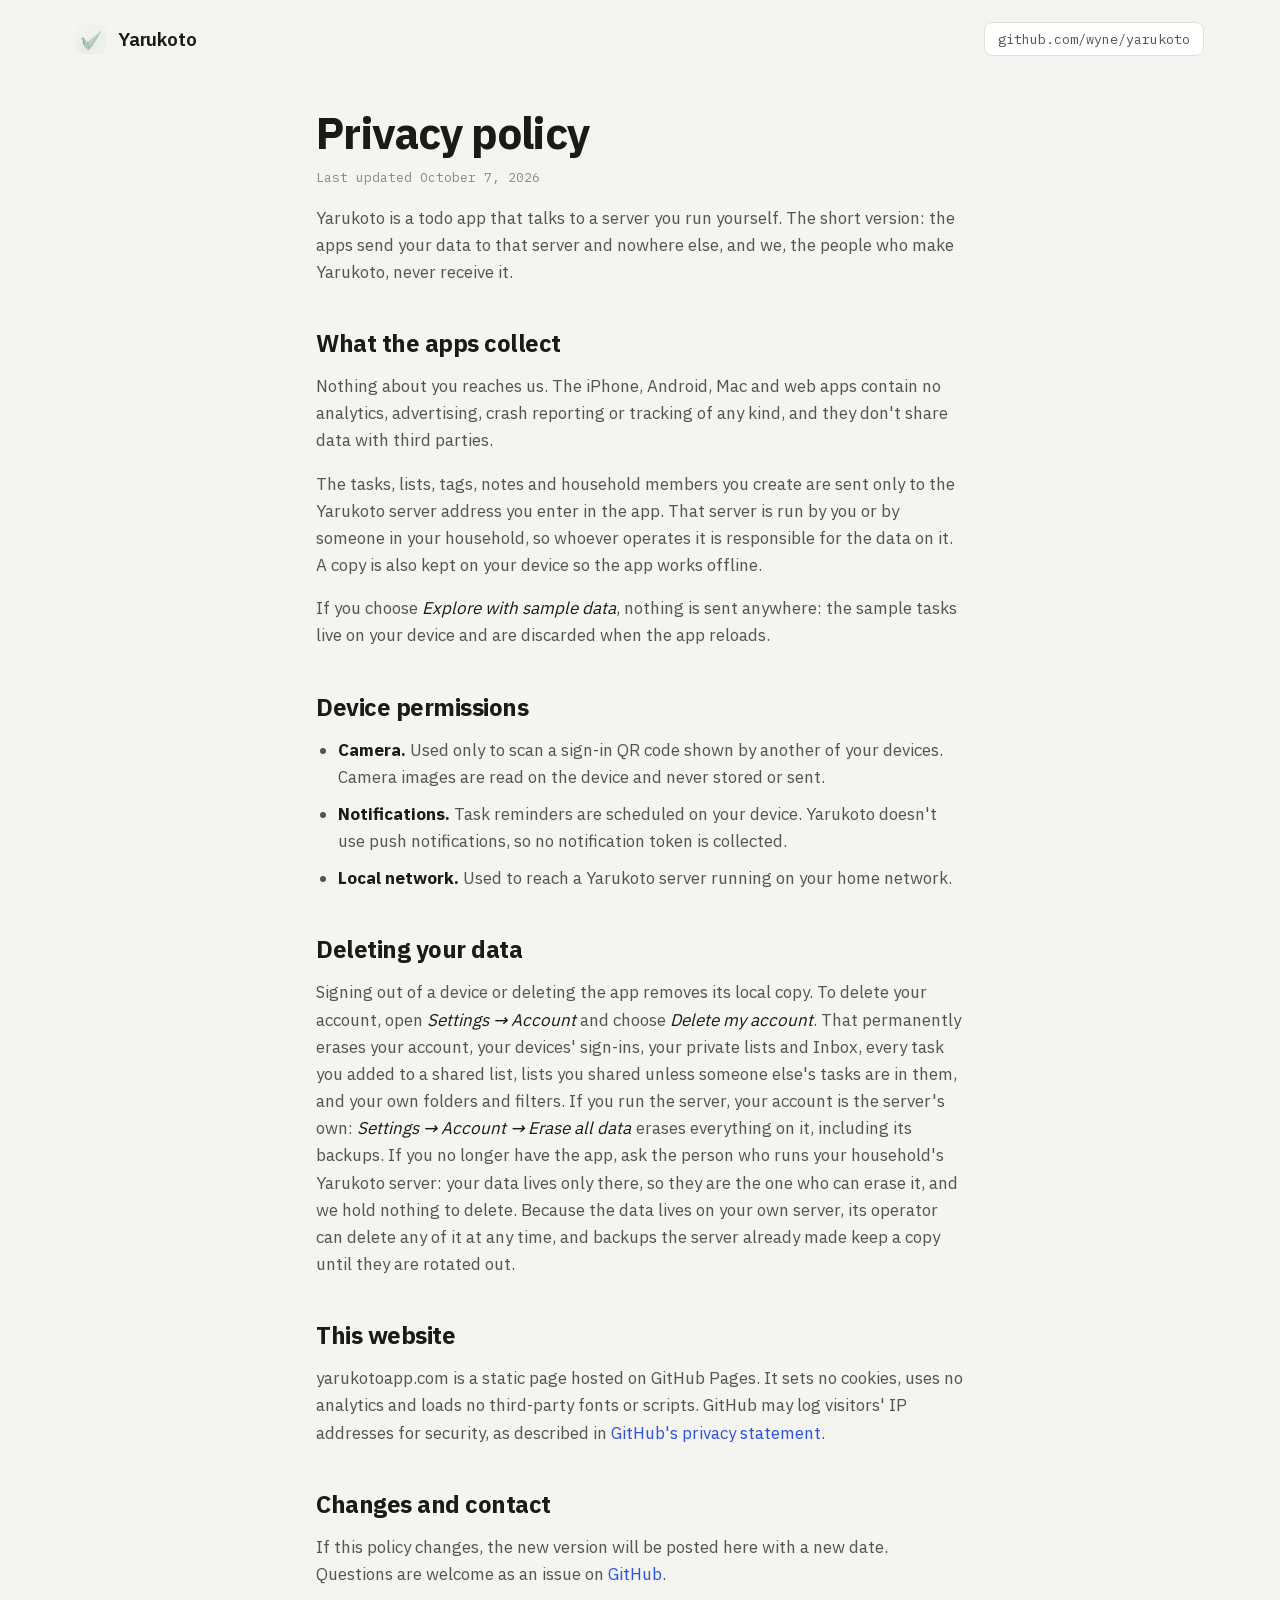
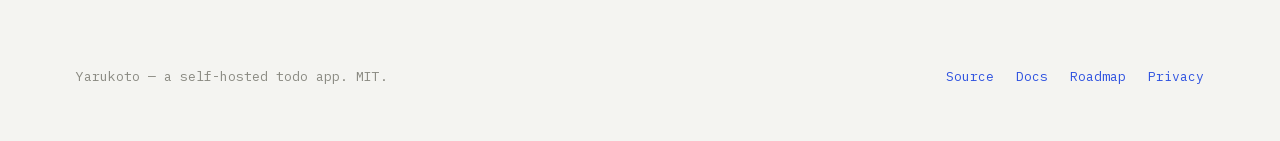
==== commit 5c1e108a: "Describe the new account deletion rules on the privacy page Co-Authored-By: Claude Opus 5.5 (1M cont" ====
--- a/privacy.html
+++ b/privacy.html
@@ -41,7 +41,7 @@
   </ul>
 
   <h2 id="delete-account">Deleting your data</h2>
-  <p>Signing out of a device or deleting the app removes its local copy. To delete your account and everything only you can see, open <em>Settings → Household</em> and choose <em>Delete my account</em>. That permanently erases your account, your devices' sign-ins, your private lists and Inbox, and your own folders and filters; shared lists you made stay with the household. If you no longer have the app, ask the person who runs your household's Yarukoto server: your data lives only there, so they are the one who can erase it, and we hold nothing to delete. Because the data lives on your own server, its operator can delete any of it at any time, and backups the server already made keep a copy until they are rotated out.</p>
+  <p>Signing out of a device or deleting the app removes its local copy. To delete your account, open <em>Settings → Account</em> and choose <em>Delete my account</em>. That permanently erases your account, your devices' sign-ins, your private lists and Inbox, every task you added to a shared list, lists you shared unless someone else's tasks are in them, and your own folders and filters. If you run the server, your account is the server's own: <em>Settings → Account → Erase all data</em> erases everything on it, including its backups. If you no longer have the app, ask the person who runs your household's Yarukoto server: your data lives only there, so they are the one who can erase it, and we hold nothing to delete. Because the data lives on your own server, its operator can delete any of it at any time, and backups the server already made keep a copy until they are rotated out.</p>
 
   <h2>This website</h2>
   <p>yarukotoapp.com is a static page hosted on GitHub Pages. It sets no cookies, uses no analytics and loads no third-party fonts or scripts. GitHub may log visitors' IP addresses for security, as described in <a href="https://docs.github.com/en/site-policy/privacy-policies/github-general-privacy-statement">GitHub's privacy statement</a>.</p>
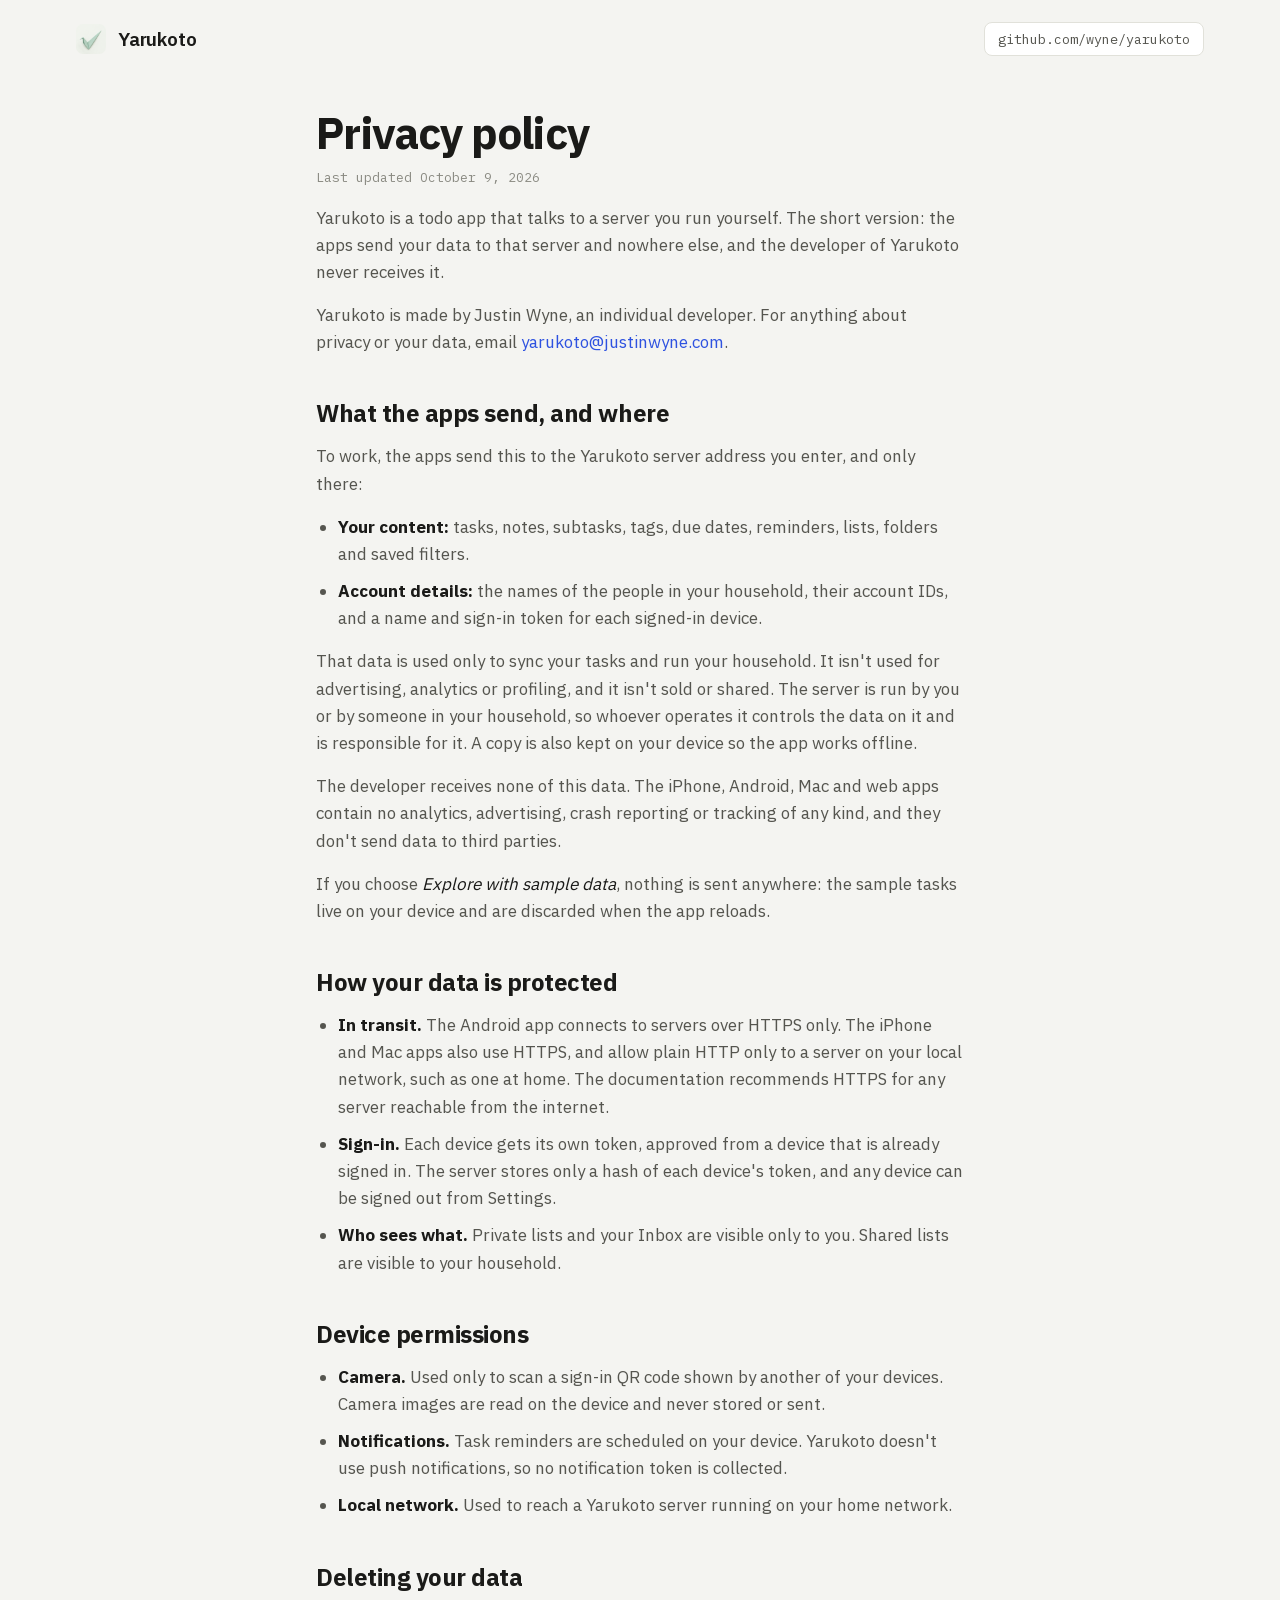
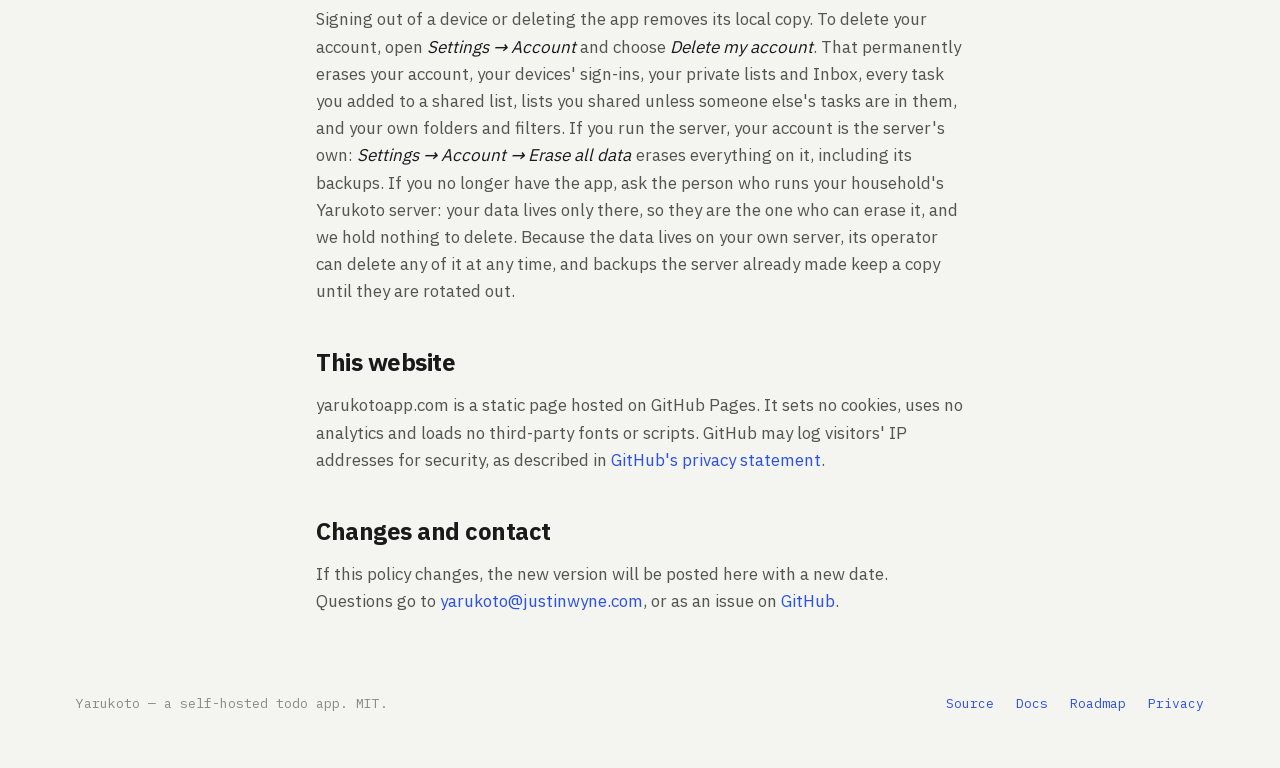
==== commit 008266e8: "Spell out what the apps send to your server, and how it's protected Co-Authored-By: Claude Opus 5.5 " ====
--- a/privacy.html
+++ b/privacy.html
@@ -4,7 +4,7 @@
 <meta charset="utf-8" />
 <meta name="viewport" content="width=device-width, initial-scale=1" />
 <title>Privacy — Yarukoto</title>
-<meta name="description" content="Yarukoto's privacy policy. The apps send your tasks only to the server you run, and collect nothing about you." />
+<meta name="description" content="Yarukoto's privacy policy. The apps send your tasks only to the server you choose, and the developer receives none of it." />
 <link rel="canonical" href="https://yarukotoapp.com/privacy.html" />
 <link rel="icon" href="assets/favicon.png" />
 <link rel="apple-touch-icon" href="assets/app-icon-180.png" />
@@ -24,14 +24,27 @@
 
 <main class="shell legal">
   <h1>Privacy policy</h1>
-  <p class="legal-updated">Last updated October 7, 2026</p>
+  <p class="legal-updated">Last updated October 9, 2026</p>
 
-  <p>Yarukoto is a todo app that talks to a server you run yourself. The short version: the apps send your data to that server and nowhere else, and we, the people who make Yarukoto, never receive it.</p>
+  <p>Yarukoto is a todo app that talks to a server you run yourself. The short version: the apps send your data to that server and nowhere else, and the developer of Yarukoto never receives it.</p>
+  <p>Yarukoto is made by Justin Wyne, an individual developer. For anything about privacy or your data, email <a href="mailto:yarukoto@justinwyne.com">yarukoto@justinwyne.com</a>.</p>
 
-  <h2>What the apps collect</h2>
-  <p>Nothing about you reaches us. The iPhone, Android, Mac and web apps contain no analytics, advertising, crash reporting or tracking of any kind, and they don't share data with third parties.</p>
-  <p>The tasks, lists, tags, notes and household members you create are sent only to the Yarukoto server address you enter in the app. That server is run by you or by someone in your household, so whoever operates it is responsible for the data on it. A copy is also kept on your device so the app works offline.</p>
+  <h2>What the apps send, and where</h2>
+  <p>To work, the apps send this to the Yarukoto server address you enter, and only there:</p>
+  <ul>
+    <li><strong>Your content:</strong> tasks, notes, subtasks, tags, due dates, reminders, lists, folders and saved filters.</li>
+    <li><strong>Account details:</strong> the names of the people in your household, their account IDs, and a name and sign-in token for each signed-in device.</li>
+  </ul>
+  <p>That data is used only to sync your tasks and run your household. It isn't used for advertising, analytics or profiling, and it isn't sold or shared. The server is run by you or by someone in your household, so whoever operates it controls the data on it and is responsible for it. A copy is also kept on your device so the app works offline.</p>
+  <p>The developer receives none of this data. The iPhone, Android, Mac and web apps contain no analytics, advertising, crash reporting or tracking of any kind, and they don't send data to third parties.</p>
   <p>If you choose <em>Explore with sample data</em>, nothing is sent anywhere: the sample tasks live on your device and are discarded when the app reloads.</p>
+
+  <h2>How your data is protected</h2>
+  <ul>
+    <li><strong>In transit.</strong> The Android app connects to servers over HTTPS only. The iPhone and Mac apps also use HTTPS, and allow plain HTTP only to a server on your local network, such as one at home. The documentation recommends HTTPS for any server reachable from the internet.</li>
+    <li><strong>Sign-in.</strong> Each device gets its own token, approved from a device that is already signed in. The server stores only a hash of each device's token, and any device can be signed out from Settings.</li>
+    <li><strong>Who sees what.</strong> Private lists and your Inbox are visible only to you. Shared lists are visible to your household.</li>
+  </ul>
 
   <h2>Device permissions</h2>
   <ul>
@@ -47,7 +60,7 @@
   <p>yarukotoapp.com is a static page hosted on GitHub Pages. It sets no cookies, uses no analytics and loads no third-party fonts or scripts. GitHub may log visitors' IP addresses for security, as described in <a href="https://docs.github.com/en/site-policy/privacy-policies/github-general-privacy-statement">GitHub's privacy statement</a>.</p>
 
   <h2>Changes and contact</h2>
-  <p>If this policy changes, the new version will be posted here with a new date. Questions are welcome as an issue on <a href="https://github.com/wyne/yarukoto/issues">GitHub</a>.</p>
+  <p>If this policy changes, the new version will be posted here with a new date. Questions go to <a href="mailto:yarukoto@justinwyne.com">yarukoto@justinwyne.com</a>, or as an issue on <a href="https://github.com/wyne/yarukoto/issues">GitHub</a>.</p>
 </main>
 
 <footer class="site-footer shell">
